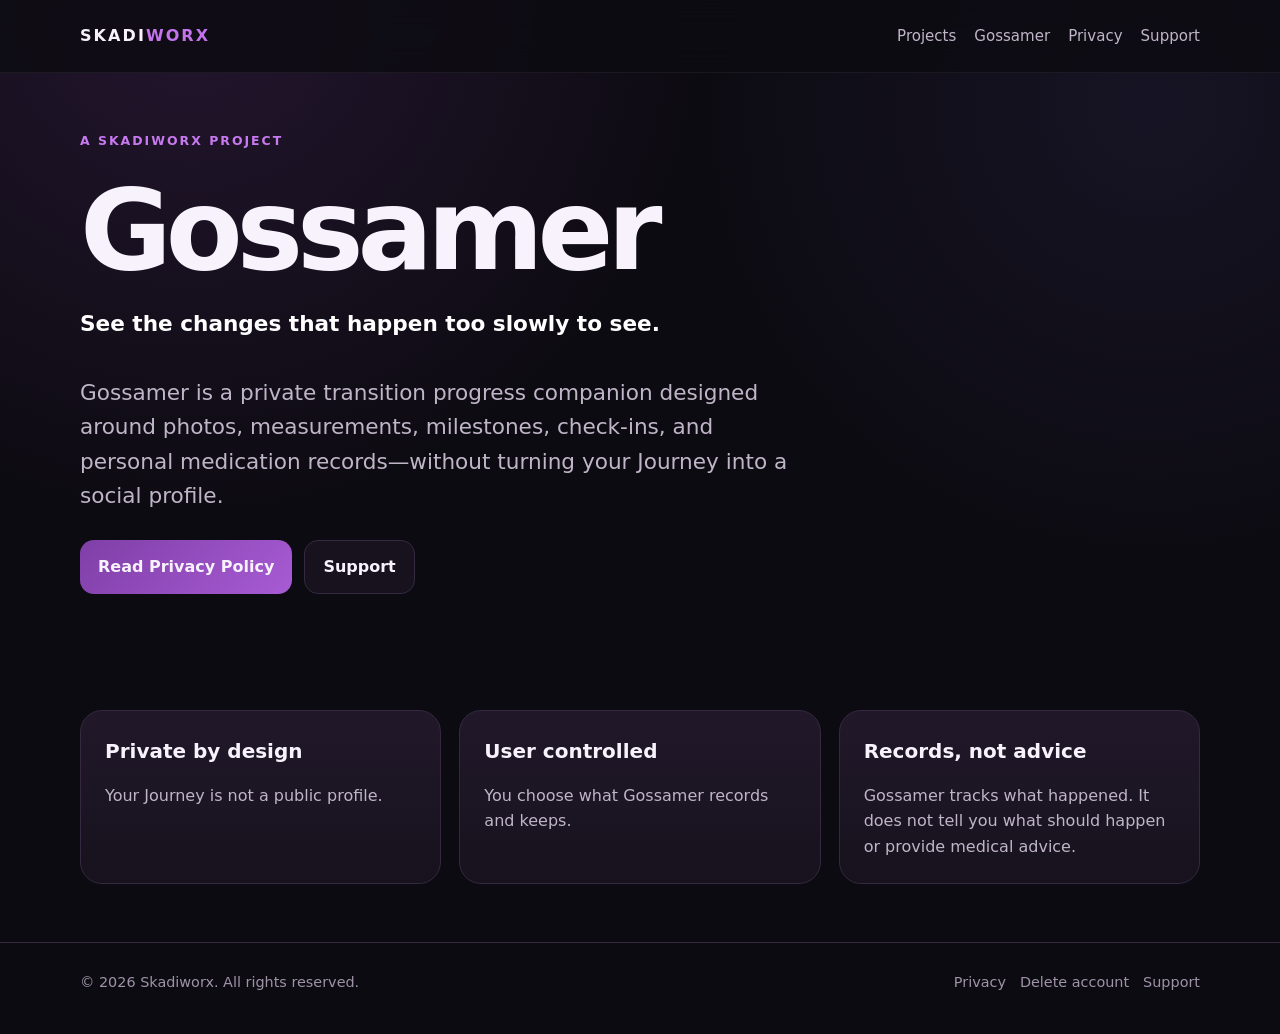
==== gossamer/index.html @ 94cd1fe8 "Add files via upload" ====
<!doctype html><html lang="en"><head><meta charset="utf-8"><meta name="viewport" content="width=device-width,initial-scale=1"><title>Gossamer — by Skadiworx</title><meta name="description" content="Gossamer is a private transition progress companion by Skadiworx."><link rel="stylesheet" href="/styles.css"></head><body><header><div class="wrap nav"><a class="brand" href="/">SKADI<span>WORX</span></a><nav class="navlinks"><a href="/#projects">Projects</a><a href="/gossamer/">Gossamer</a><a href="/gossamer/privacy/">Privacy</a><a href="/support/">Support</a></nav></div></header><main><section><div class="wrap"><div class="eyebrow">A Skadiworx project</div><h1 style="font-size:clamp(3.4rem,9vw,7rem)">Gossamer</h1><p class="lead"><strong style="color:white">See the changes that happen too slowly to see.</strong><br><br>Gossamer is a private transition progress companion designed around photos, measurements, milestones, check-ins, and personal medication records—without turning your Journey into a social profile.</p><div class="actions"><a class="btn primary" href="/gossamer/privacy/">Read Privacy Policy</a><a class="btn" href="/support/">Support</a></div></div></section><section><div class="wrap grid"><div class="card"><h3>Private by design</h3><p>Your Journey is not a public profile.</p></div><div class="card"><h3>User controlled</h3><p>You choose what Gossamer records and keeps.</p></div><div class="card"><h3>Records, not advice</h3><p>Gossamer tracks what happened. It does not tell you what should happen or provide medical advice.</p></div></div></section></main><footer><div class="wrap footerrow"><div>© 2026 Skadiworx. All rights reserved.</div><div class="smalllinks"><a href="/gossamer/privacy/">Privacy</a><a href="/gossamer/delete-account/">Delete account</a><a href="/support/">Support</a></div></div></footer></body></html>
---- styles.css ----
:root{--bg:#0d0b12;--panel:#17121e;--panel2:#211829;--text:#f7f2fb;--muted:#c0b5c8;--line:#35283f;--violet:#a85bd4;--violet2:#7f3fa7}*{box-sizing:border-box}html{scroll-behavior:smooth}body{margin:0;font-family:Inter,ui-sans-serif,system-ui,-apple-system,BlinkMacSystemFont,"Segoe UI",sans-serif;color:var(--text);background:radial-gradient(circle at 15% 0%,rgba(139,70,177,.18),transparent 32rem),radial-gradient(circle at 90% 10%,rgba(81,72,148,.14),transparent 28rem),var(--bg);line-height:1.6}a{color:inherit;text-decoration:none}img{max-width:100%}.wrap{width:min(1120px,calc(100% - 32px));margin:auto}header{position:sticky;top:0;z-index:30;backdrop-filter:blur(14px);background:rgba(13,11,18,.82);border-bottom:1px solid rgba(255,255,255,.06)}.nav{min-height:72px;display:flex;align-items:center;justify-content:space-between;gap:20px}.brand{font-weight:900;letter-spacing:.13em;font-size:1rem}.brand span{color:#c374ed}.navlinks{display:flex;gap:18px;flex-wrap:wrap;color:var(--muted);font-size:.94rem}.navlinks a:hover{color:var(--text)}.hero{padding:76px 0 56px;display:grid;grid-template-columns:1.05fr .95fr;gap:48px;align-items:center}.eyebrow{color:#c779ef;text-transform:uppercase;letter-spacing:.16em;font-weight:800;font-size:.78rem}h1{font-size:clamp(3rem,7vw,6.8rem);line-height:.92;margin:.25em 0 .22em;letter-spacing:-.055em}h2{font-size:clamp(2rem,4vw,3.3rem);line-height:1.05;margin:0 0 18px}h3{font-size:1.25rem;margin:0 0 10px}.lead{font-size:clamp(1.05rem,2vw,1.35rem);color:var(--muted);max-width:720px}.actions{display:flex;gap:12px;flex-wrap:wrap;margin-top:26px}.btn{display:inline-flex;align-items:center;justify-content:center;padding:13px 18px;border-radius:14px;font-weight:800;border:1px solid var(--line);background:var(--panel)}.btn.primary{background:linear-gradient(135deg,var(--violet2),var(--violet));border:none}.logo-card{background:linear-gradient(180deg,rgba(37,27,46,.8),rgba(20,16,26,.9));border:1px solid var(--line);border-radius:30px;padding:24px;box-shadow:0 24px 80px rgba(0,0,0,.32)}.logo-card img{display:block;width:100%;filter:drop-shadow(0 20px 40px rgba(112,50,145,.18))}section{padding:58px 0}.grid{display:grid;grid-template-columns:repeat(3,1fr);gap:18px}.card{background:linear-gradient(180deg,var(--panel2),var(--panel));border:1px solid var(--line);border-radius:22px;padding:24px}.card p{color:var(--muted);margin-bottom:0}.project{display:grid;grid-template-columns:1fr auto;gap:24px;align-items:center}.tag{display:inline-block;padding:6px 10px;border-radius:999px;background:#2b1d34;color:#d9a7f2;font-size:.8rem;font-weight:800;margin-bottom:12px}.legal{max-width:860px;padding:56px 0 80px}.legal h1{font-size:clamp(2.4rem,6vw,4.8rem)}.legal h2{font-size:1.45rem;margin-top:36px}.legal p,.legal li{color:#d3c9d8}.legal strong{color:#fff}.notice{border-left:3px solid var(--violet);padding:14px 18px;background:#18111f;border-radius:10px;color:#ded3e4}footer{border-top:1px solid var(--line);padding:28px 0 40px;color:#9e93a7;font-size:.9rem}.footerrow{display:flex;justify-content:space-between;gap:20px;flex-wrap:wrap}.smalllinks{display:flex;gap:14px;flex-wrap:wrap}@media(max-width:820px){.hero{grid-template-columns:1fr;padding-top:48px}.hero .logo-card{order:-1;max-width:520px;margin:auto}.grid{grid-template-columns:1fr}.project{grid-template-columns:1fr}.navlinks{display:none}}
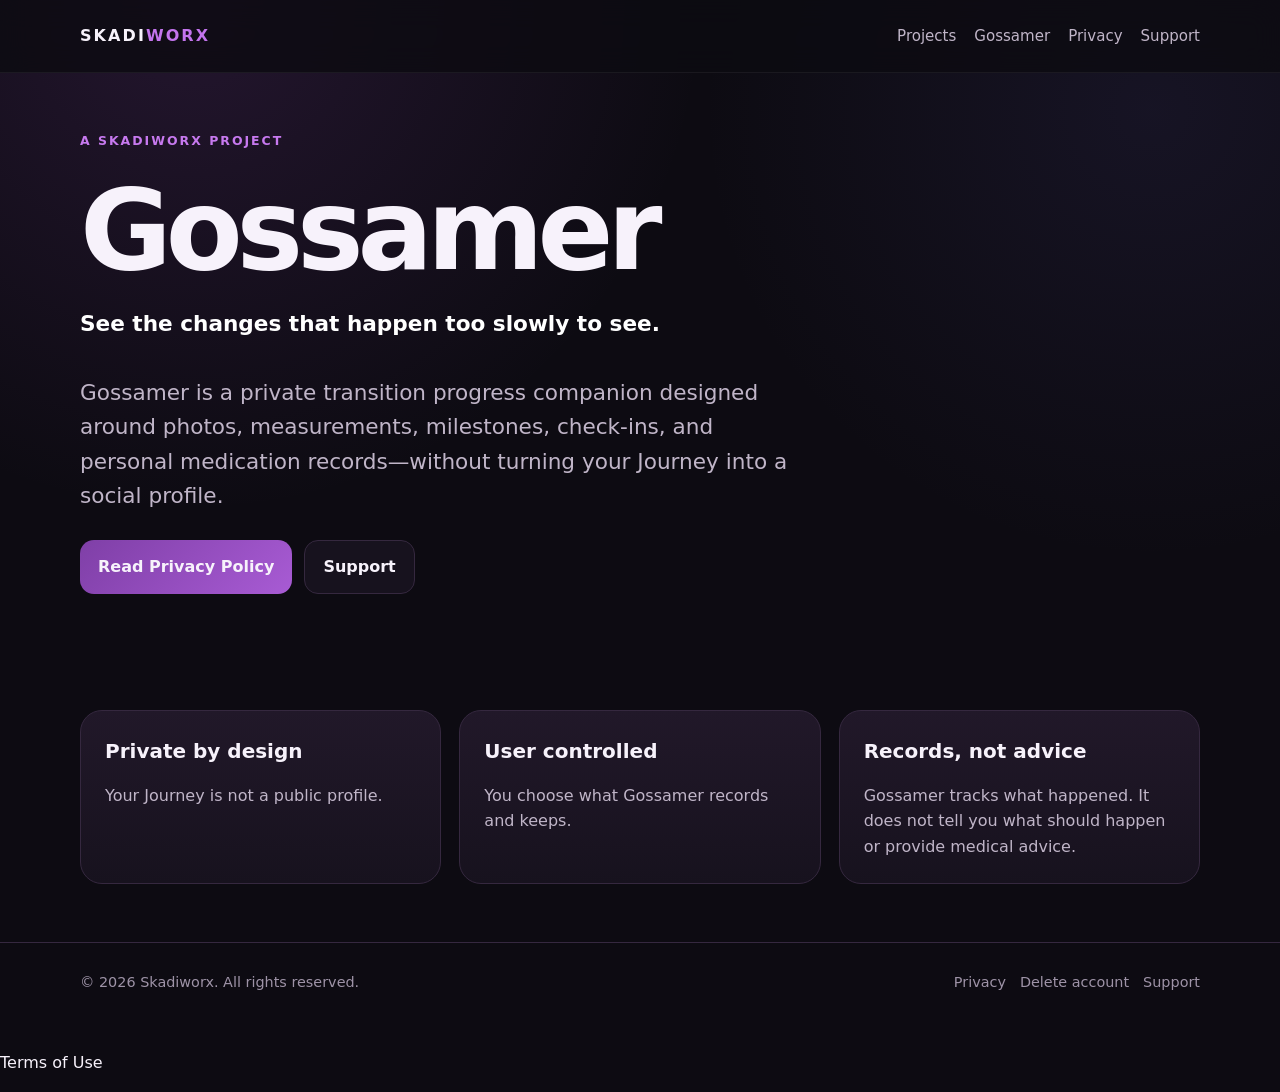
==== commit 90129375: "Add files via upload" ====
--- a/gossamer/index.html
+++ b/gossamer/index.html
@@ -1 +1,2 @@
-<!doctype html><html lang="en"><head><meta charset="utf-8"><meta name="viewport" content="width=device-width,initial-scale=1"><title>Gossamer — by Skadiworx</title><meta name="description" content="Gossamer is a private transition progress companion by Skadiworx."><link rel="stylesheet" href="/styles.css"></head><body><header><div class="wrap nav"><a class="brand" href="/">SKADI<span>WORX</span></a><nav class="navlinks"><a href="/#projects">Projects</a><a href="/gossamer/">Gossamer</a><a href="/gossamer/privacy/">Privacy</a><a href="/support/">Support</a></nav></div></header><main><section><div class="wrap"><div class="eyebrow">A Skadiworx project</div><h1 style="font-size:clamp(3.4rem,9vw,7rem)">Gossamer</h1><p class="lead"><strong style="color:white">See the changes that happen too slowly to see.</strong><br><br>Gossamer is a private transition progress companion designed around photos, measurements, milestones, check-ins, and personal medication records—without turning your Journey into a social profile.</p><div class="actions"><a class="btn primary" href="/gossamer/privacy/">Read Privacy Policy</a><a class="btn" href="/support/">Support</a></div></div></section><section><div class="wrap grid"><div class="card"><h3>Private by design</h3><p>Your Journey is not a public profile.</p></div><div class="card"><h3>User controlled</h3><p>You choose what Gossamer records and keeps.</p></div><div class="card"><h3>Records, not advice</h3><p>Gossamer tracks what happened. It does not tell you what should happen or provide medical advice.</p></div></div></section></main><footer><div class="wrap footerrow"><div>© 2026 Skadiworx. All rights reserved.</div><div class="smalllinks"><a href="/gossamer/privacy/">Privacy</a><a href="/gossamer/delete-account/">Delete account</a><a href="/support/">Support</a></div></div></footer></body></html>
+<!doctype html><html lang="en"><head><meta charset="utf-8"><meta name="viewport" content="width=device-width,initial-scale=1"><title>Gossamer — by Skadiworx</title><meta name="description" content="Gossamer is a private transition progress companion by Skadiworx."><link rel="stylesheet" href="/styles.css"></head><body><header><div class="wrap nav"><a class="brand" href="/">SKADI<span>WORX</span></a><nav class="navlinks"><a href="/#projects">Projects</a><a href="/gossamer/">Gossamer</a><a href="/gossamer/privacy/">Privacy</a><a href="/support/">Support</a></nav></div></header><main><section><div class="wrap"><div class="eyebrow">A Skadiworx project</div><h1 style="font-size:clamp(3.4rem,9vw,7rem)">Gossamer</h1><p class="lead"><strong style="color:white">See the changes that happen too slowly to see.</strong><br><br>Gossamer is a private transition progress companion designed around photos, measurements, milestones, check-ins, and personal medication records—without turning your Journey into a social profile.</p><div class="actions"><a class="btn primary" href="/gossamer/privacy/">Read Privacy Policy</a><a class="btn" href="/support/">Support</a></div></div></section><section><div class="wrap grid"><div class="card"><h3>Private by design</h3><p>Your Journey is not a public profile.</p></div><div class="card"><h3>User controlled</h3><p>You choose what Gossamer records and keeps.</p></div><div class="card"><h3>Records, not advice</h3><p>Gossamer tracks what happened. It does not tell you what should happen or provide medical advice.</p></div></div></section></main><footer><div class="wrap footerrow"><div>© 2026 Skadiworx. All rights reserved.</div><div class="smalllinks"><a href="/gossamer/privacy/">Privacy</a><a href="/gossamer/delete-account/">Delete account</a><a href="/support/">Support</a></div></div></footer><p class="legal-links"><a href="/gossamer/terms">Terms of Use</a></p>
+</body></html>
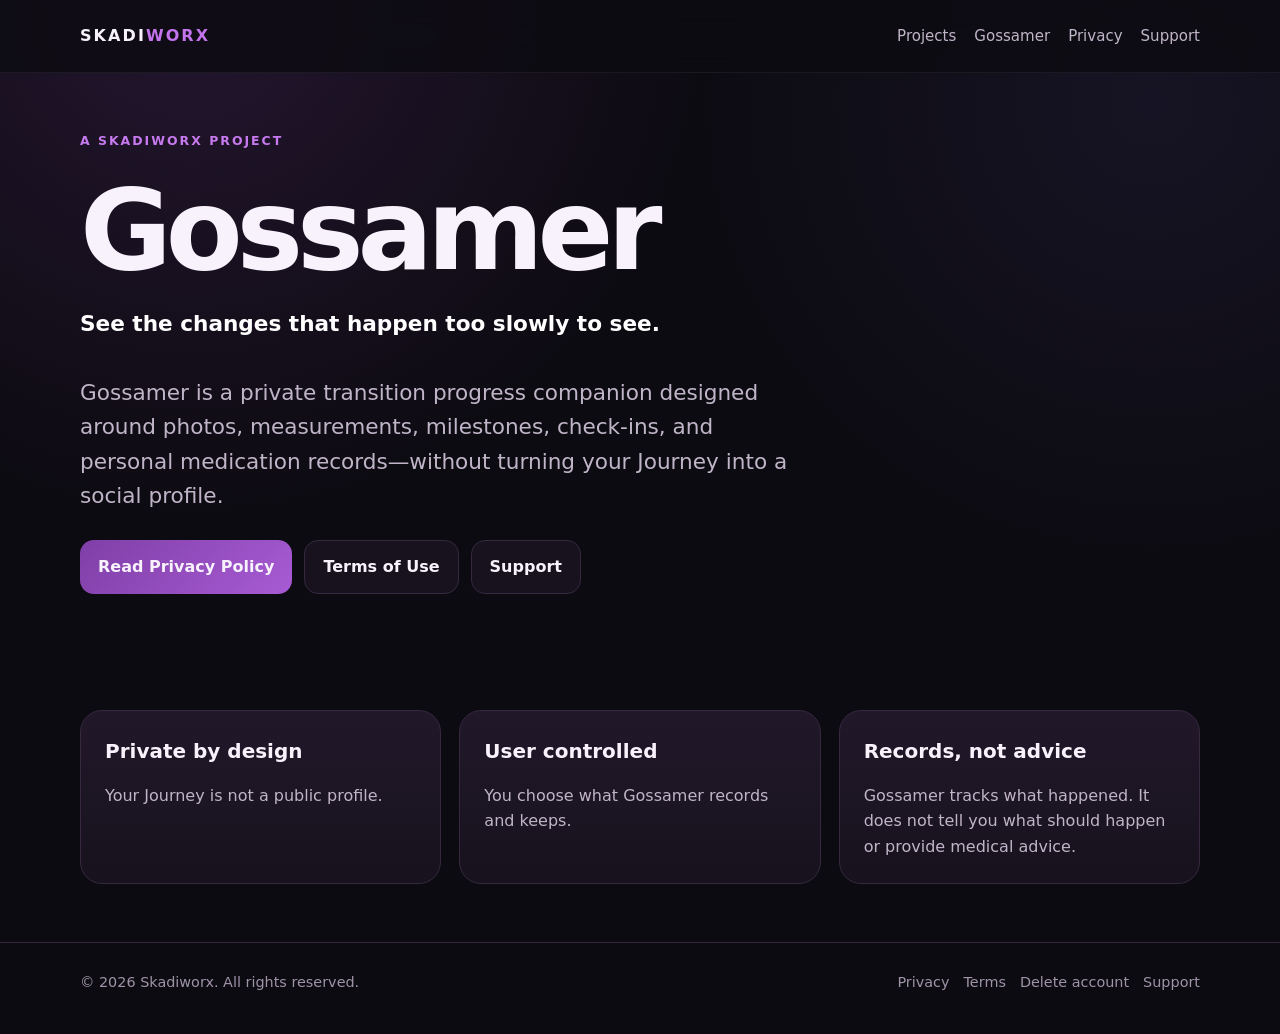
==== commit b8f3c886: "Add files via upload" ====
--- a/gossamer/index.html
+++ b/gossamer/index.html
@@ -1,2 +1 @@
-<!doctype html><html lang="en"><head><meta charset="utf-8"><meta name="viewport" content="width=device-width,initial-scale=1"><title>Gossamer — by Skadiworx</title><meta name="description" content="Gossamer is a private transition progress companion by Skadiworx."><link rel="stylesheet" href="/styles.css"></head><body><header><div class="wrap nav"><a class="brand" href="/">SKADI<span>WORX</span></a><nav class="navlinks"><a href="/#projects">Projects</a><a href="/gossamer/">Gossamer</a><a href="/gossamer/privacy/">Privacy</a><a href="/support/">Support</a></nav></div></header><main><section><div class="wrap"><div class="eyebrow">A Skadiworx project</div><h1 style="font-size:clamp(3.4rem,9vw,7rem)">Gossamer</h1><p class="lead"><strong style="color:white">See the changes that happen too slowly to see.</strong><br><br>Gossamer is a private transition progress companion designed around photos, measurements, milestones, check-ins, and personal medication records—without turning your Journey into a social profile.</p><div class="actions"><a class="btn primary" href="/gossamer/privacy/">Read Privacy Policy</a><a class="btn" href="/support/">Support</a></div></div></section><section><div class="wrap grid"><div class="card"><h3>Private by design</h3><p>Your Journey is not a public profile.</p></div><div class="card"><h3>User controlled</h3><p>You choose what Gossamer records and keeps.</p></div><div class="card"><h3>Records, not advice</h3><p>Gossamer tracks what happened. It does not tell you what should happen or provide medical advice.</p></div></div></section></main><footer><div class="wrap footerrow"><div>© 2026 Skadiworx. All rights reserved.</div><div class="smalllinks"><a href="/gossamer/privacy/">Privacy</a><a href="/gossamer/delete-account/">Delete account</a><a href="/support/">Support</a></div></div></footer><p class="legal-links"><a href="/gossamer/terms">Terms of Use</a></p>
-</body></html>
+<!doctype html><html lang="en"><head><meta charset="utf-8"><meta name="viewport" content="width=device-width,initial-scale=1"><title>Gossamer — by Skadiworx</title><meta name="description" content="Gossamer is a private transition progress companion by Skadiworx."><link rel="stylesheet" href="/styles.css"></head><body><header><div class="wrap nav"><a class="brand" href="/">SKADI<span>WORX</span></a><nav class="navlinks"><a href="/#projects">Projects</a><a href="/gossamer/">Gossamer</a><a href="/gossamer/privacy/">Privacy</a><a href="/support/">Support</a></nav></div></header><main><section><div class="wrap"><div class="eyebrow">A Skadiworx project</div><h1 style="font-size:clamp(3.4rem,9vw,7rem)">Gossamer</h1><p class="lead"><strong style="color:white">See the changes that happen too slowly to see.</strong><br><br>Gossamer is a private transition progress companion designed around photos, measurements, milestones, check-ins, and personal medication records—without turning your Journey into a social profile.</p><div class="actions"><a class="btn primary" href="/gossamer/privacy/">Read Privacy Policy</a><a class="btn" href="/gossamer/terms/">Terms of Use</a><a class="btn" href="/support/">Support</a></div></div></section><section><div class="wrap grid"><div class="card"><h3>Private by design</h3><p>Your Journey is not a public profile.</p></div><div class="card"><h3>User controlled</h3><p>You choose what Gossamer records and keeps.</p></div><div class="card"><h3>Records, not advice</h3><p>Gossamer tracks what happened. It does not tell you what should happen or provide medical advice.</p></div></div></section></main><footer><div class="wrap footerrow"><div>© 2026 Skadiworx. All rights reserved.</div><div class="smalllinks"><a href="/gossamer/privacy/">Privacy</a><a href="/gossamer/terms/">Terms</a><a href="/gossamer/delete-account/">Delete account</a><a href="/support/">Support</a></div></div></footer></body></html>
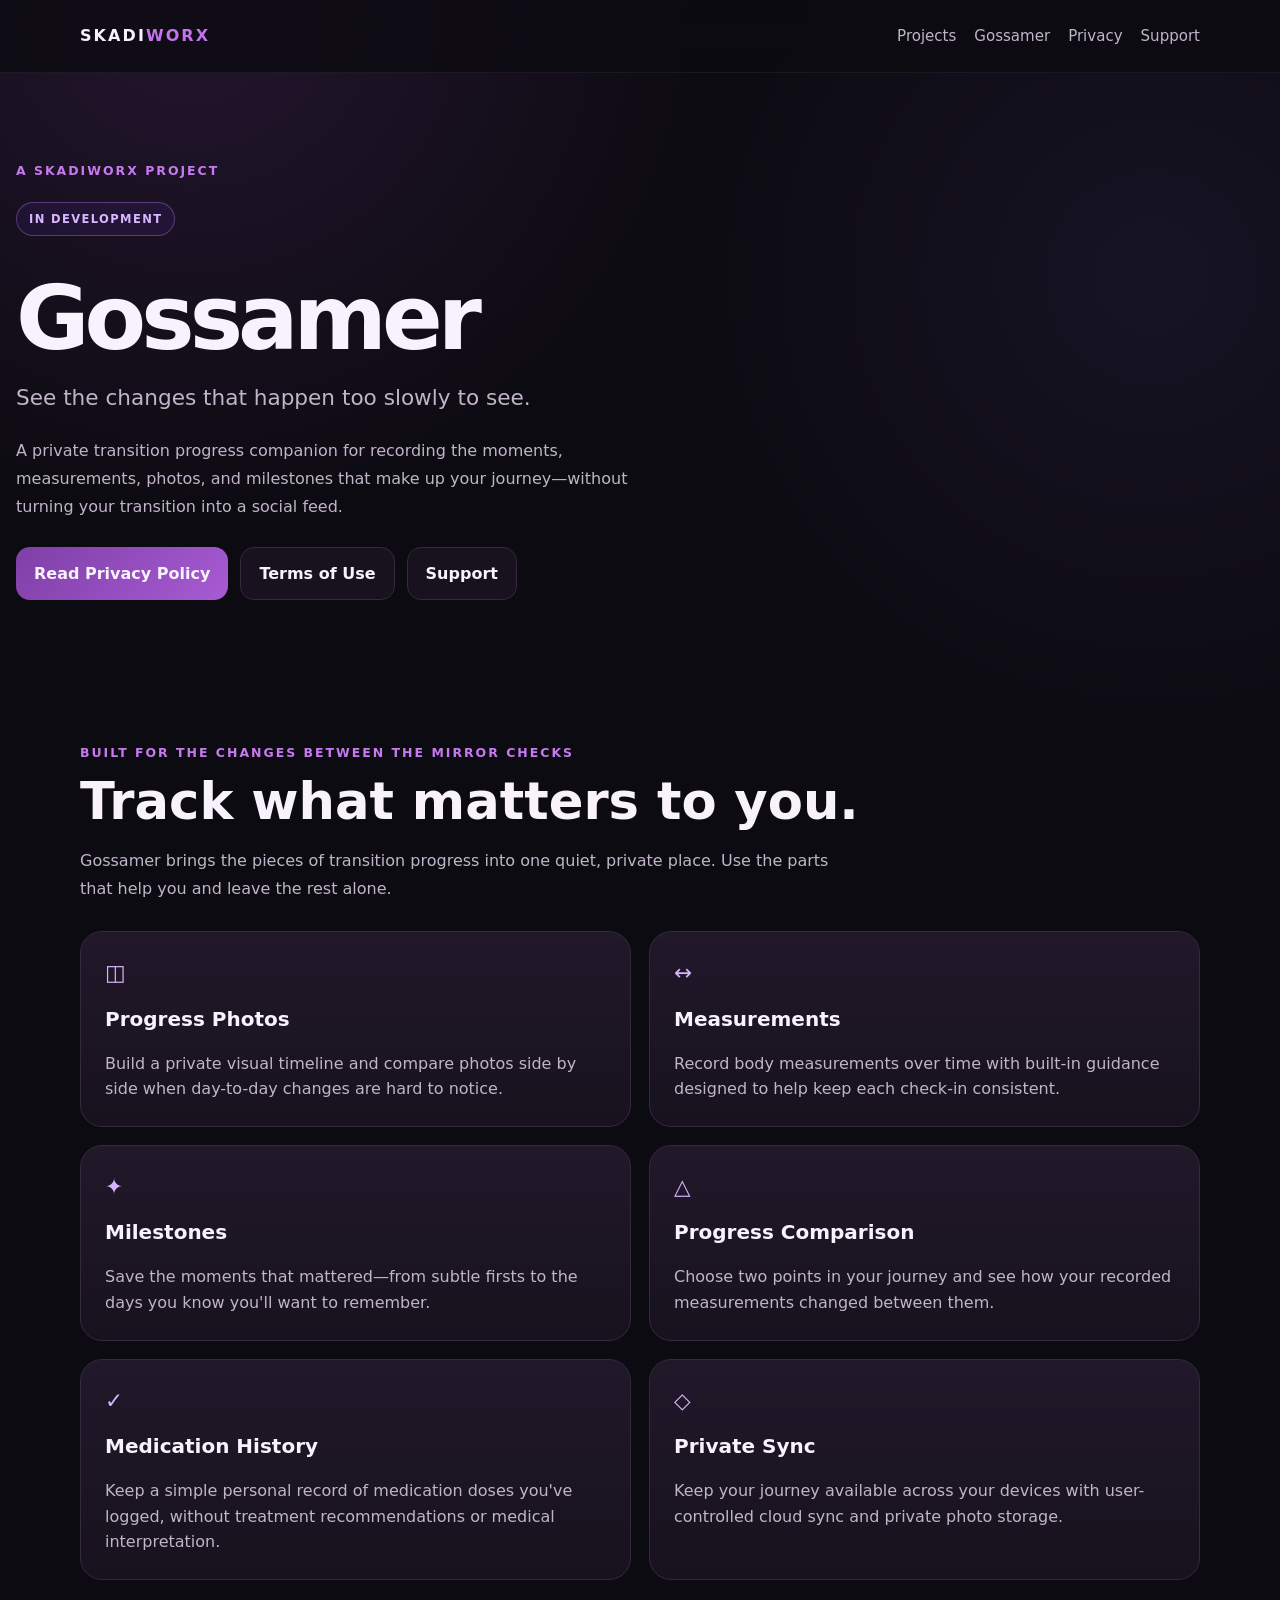
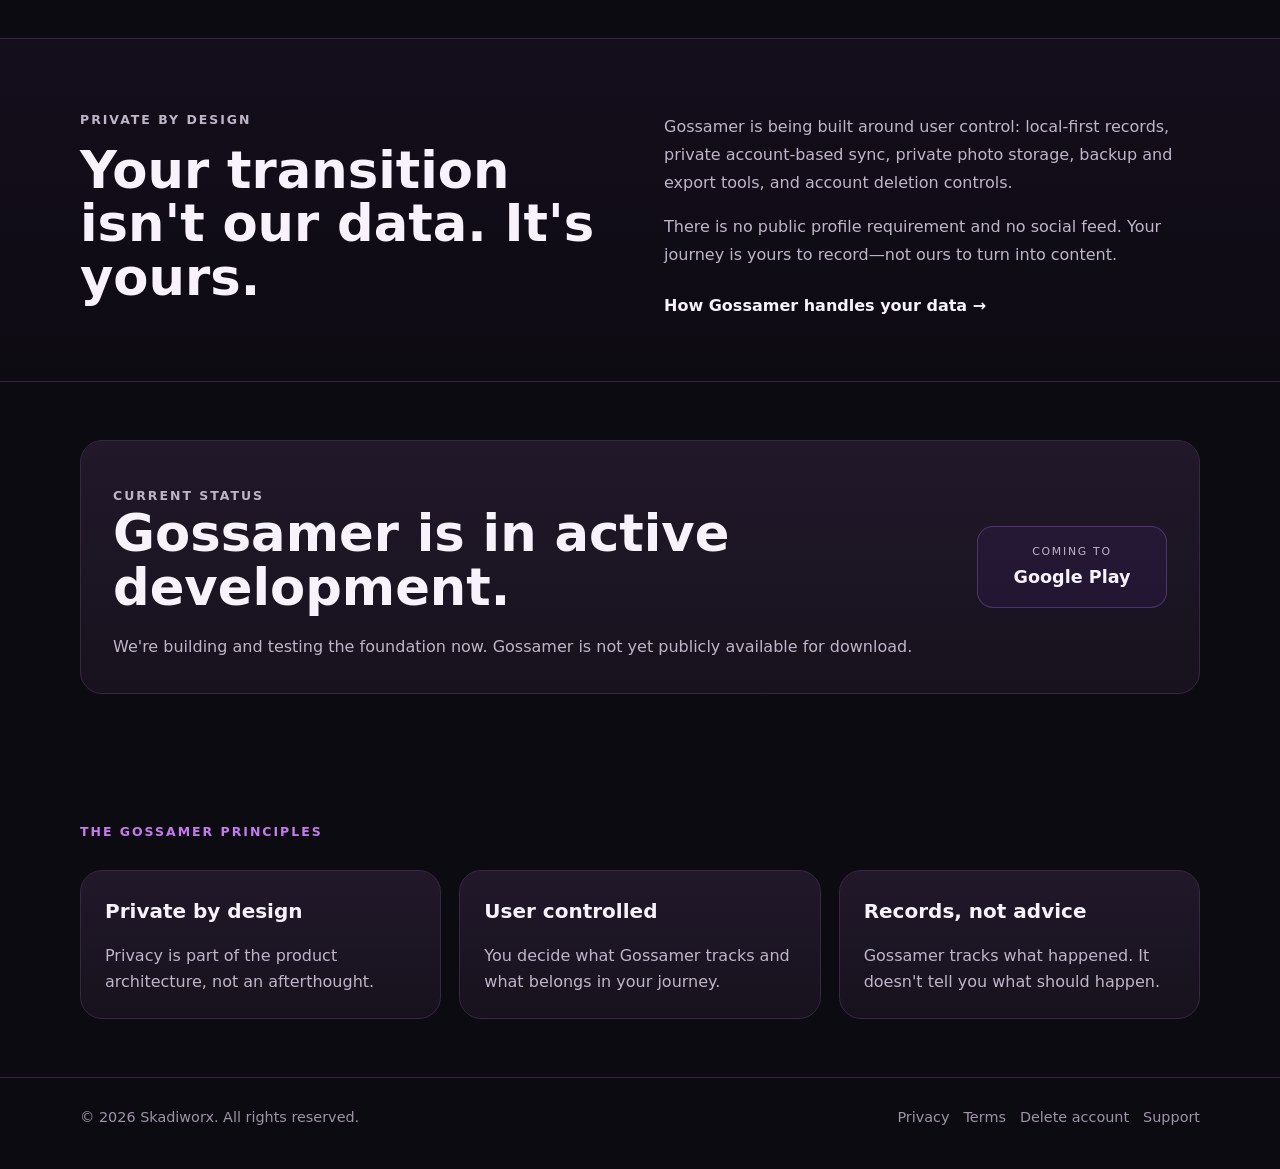
==== commit 0a097522: "Add files via upload" ====
--- a/gossamer/index.html
+++ b/gossamer/index.html
@@ -1 +1,41 @@
-<!doctype html><html lang="en"><head><meta charset="utf-8"><meta name="viewport" content="width=device-width,initial-scale=1"><title>Gossamer — by Skadiworx</title><meta name="description" content="Gossamer is a private transition progress companion by Skadiworx."><link rel="stylesheet" href="/styles.css"></head><body><header><div class="wrap nav"><a class="brand" href="/">SKADI<span>WORX</span></a><nav class="navlinks"><a href="/#projects">Projects</a><a href="/gossamer/">Gossamer</a><a href="/gossamer/privacy/">Privacy</a><a href="/support/">Support</a></nav></div></header><main><section><div class="wrap"><div class="eyebrow">A Skadiworx project</div><h1 style="font-size:clamp(3.4rem,9vw,7rem)">Gossamer</h1><p class="lead"><strong style="color:white">See the changes that happen too slowly to see.</strong><br><br>Gossamer is a private transition progress companion designed around photos, measurements, milestones, check-ins, and personal medication records—without turning your Journey into a social profile.</p><div class="actions"><a class="btn primary" href="/gossamer/privacy/">Read Privacy Policy</a><a class="btn" href="/gossamer/terms/">Terms of Use</a><a class="btn" href="/support/">Support</a></div></div></section><section><div class="wrap grid"><div class="card"><h3>Private by design</h3><p>Your Journey is not a public profile.</p></div><div class="card"><h3>User controlled</h3><p>You choose what Gossamer records and keeps.</p></div><div class="card"><h3>Records, not advice</h3><p>Gossamer tracks what happened. It does not tell you what should happen or provide medical advice.</p></div></div></section></main><footer><div class="wrap footerrow"><div>© 2026 Skadiworx. All rights reserved.</div><div class="smalllinks"><a href="/gossamer/privacy/">Privacy</a><a href="/gossamer/terms/">Terms</a><a href="/gossamer/delete-account/">Delete account</a><a href="/support/">Support</a></div></div></footer></body></html>
+<!doctype html><html lang="en"><head><meta charset="utf-8"><meta name="viewport" content="width=device-width,initial-scale=1"><title>Gossamer — by Skadiworx</title><meta name="description" content="Gossamer is a private transition progress companion by Skadiworx."><link rel="stylesheet" href="/styles.css"></head><body><header><div class="wrap nav"><a class="brand" href="/">SKADI<span>WORX</span></a><nav class="navlinks"><a href="/#projects">Projects</a><a href="/gossamer/">Gossamer</a><a href="/gossamer/privacy/">Privacy</a><a href="/support/">Support</a></nav></div></header>
+<main>
+<section class="hero gossamer-hero"><div class="wrap">
+<p class="eyebrow">A SKADIWORX PROJECT</p><span class="status-pill">IN DEVELOPMENT</span>
+<h1>Gossamer</h1><p class="lead">See the changes that happen too slowly to see.</p>
+<p class="hero-copy">A private transition progress companion for recording the moments, measurements, photos, and milestones that make up your journey—without turning your transition into a social feed.</p>
+<div class="actions"><a class="btn primary" href="/gossamer/privacy/">Read Privacy Policy</a><a class="btn" href="/gossamer/terms/">Terms of Use</a><a class="btn" href="/support/">Support</a></div>
+</div></section>
+
+<section class="section"><div class="wrap">
+<p class="eyebrow">BUILT FOR THE CHANGES BETWEEN THE MIRROR CHECKS</p>
+<h2>Track what matters to you.</h2>
+<p class="section-intro">Gossamer brings the pieces of transition progress into one quiet, private place. Use the parts that help you and leave the rest alone.</p>
+<div class="feature-grid">
+<article class="card feature-card"><div class="feature-icon">◫</div><h3>Progress Photos</h3><p>Build a private visual timeline and compare photos side by side when day-to-day changes are hard to notice.</p></article>
+<article class="card feature-card"><div class="feature-icon">↔</div><h3>Measurements</h3><p>Record body measurements over time with built-in guidance designed to help keep each check-in consistent.</p></article>
+<article class="card feature-card"><div class="feature-icon">✦</div><h3>Milestones</h3><p>Save the moments that mattered—from subtle firsts to the days you know you'll want to remember.</p></article>
+<article class="card feature-card"><div class="feature-icon">△</div><h3>Progress Comparison</h3><p>Choose two points in your journey and see how your recorded measurements changed between them.</p></article>
+<article class="card feature-card"><div class="feature-icon">✓</div><h3>Medication History</h3><p>Keep a simple personal record of medication doses you've logged, without treatment recommendations or medical interpretation.</p></article>
+<article class="card feature-card"><div class="feature-icon">◇</div><h3>Private Sync</h3><p>Keep your journey available across your devices with user-controlled cloud sync and private photo storage.</p></article>
+</div></div></section>
+
+<section class="section privacy-band"><div class="wrap split">
+<div><p class="eyebrow">PRIVATE BY DESIGN</p><h2>Your transition isn't our data. It's yours.</h2></div>
+<div><p>Gossamer is being built around user control: local-first records, private account-based sync, private photo storage, backup and export tools, and account deletion controls.</p><p>There is no public profile requirement and no social feed. Your journey is yours to record—not ours to turn into content.</p><a class="text-link" href="/gossamer/privacy/">How Gossamer handles your data →</a></div>
+</div></section>
+
+<section class="section"><div class="wrap"><div class="card coming-card">
+<div><p class="eyebrow">CURRENT STATUS</p><h2>Gossamer is in active development.</h2><p>We're building and testing the foundation now. Gossamer is not yet publicly available for download.</p></div>
+<div class="coming-badge"><span>COMING TO</span><strong>Google Play</strong></div>
+</div></div></section>
+
+<section class="section principles"><div class="wrap">
+<p class="eyebrow">THE GOSSAMER PRINCIPLES</p>
+<div class="feature-grid three">
+<article class="card"><h3>Private by design</h3><p>Privacy is part of the product architecture, not an afterthought.</p></article>
+<article class="card"><h3>User controlled</h3><p>You decide what Gossamer tracks and what belongs in your journey.</p></article>
+<article class="card"><h3>Records, not advice</h3><p>Gossamer tracks what happened. It doesn't tell you what should happen.</p></article>
+</div></div></section>
+</main>
+<footer><div class="wrap footerrow"><div>© 2026 Skadiworx. All rights reserved.</div><div class="smalllinks"><a href="/gossamer/privacy/">Privacy</a><a href="/gossamer/terms/">Terms</a><a href="/gossamer/delete-account/">Delete account</a><a href="/support/">Support</a></div></div></footer></body></html>
--- a/styles.css
+++ b/styles.css
@@ -1 +1,8 @@
 :root{--bg:#0d0b12;--panel:#17121e;--panel2:#211829;--text:#f7f2fb;--muted:#c0b5c8;--line:#35283f;--violet:#a85bd4;--violet2:#7f3fa7}*{box-sizing:border-box}html{scroll-behavior:smooth}body{margin:0;font-family:Inter,ui-sans-serif,system-ui,-apple-system,BlinkMacSystemFont,"Segoe UI",sans-serif;color:var(--text);background:radial-gradient(circle at 15% 0%,rgba(139,70,177,.18),transparent 32rem),radial-gradient(circle at 90% 10%,rgba(81,72,148,.14),transparent 28rem),var(--bg);line-height:1.6}a{color:inherit;text-decoration:none}img{max-width:100%}.wrap{width:min(1120px,calc(100% - 32px));margin:auto}header{position:sticky;top:0;z-index:30;backdrop-filter:blur(14px);background:rgba(13,11,18,.82);border-bottom:1px solid rgba(255,255,255,.06)}.nav{min-height:72px;display:flex;align-items:center;justify-content:space-between;gap:20px}.brand{font-weight:900;letter-spacing:.13em;font-size:1rem}.brand span{color:#c374ed}.navlinks{display:flex;gap:18px;flex-wrap:wrap;color:var(--muted);font-size:.94rem}.navlinks a:hover{color:var(--text)}.hero{padding:76px 0 56px;display:grid;grid-template-columns:1.05fr .95fr;gap:48px;align-items:center}.eyebrow{color:#c779ef;text-transform:uppercase;letter-spacing:.16em;font-weight:800;font-size:.78rem}h1{font-size:clamp(3rem,7vw,6.8rem);line-height:.92;margin:.25em 0 .22em;letter-spacing:-.055em}h2{font-size:clamp(2rem,4vw,3.3rem);line-height:1.05;margin:0 0 18px}h3{font-size:1.25rem;margin:0 0 10px}.lead{font-size:clamp(1.05rem,2vw,1.35rem);color:var(--muted);max-width:720px}.actions{display:flex;gap:12px;flex-wrap:wrap;margin-top:26px}.btn{display:inline-flex;align-items:center;justify-content:center;padding:13px 18px;border-radius:14px;font-weight:800;border:1px solid var(--line);background:var(--panel)}.btn.primary{background:linear-gradient(135deg,var(--violet2),var(--violet));border:none}.logo-card{background:linear-gradient(180deg,rgba(37,27,46,.8),rgba(20,16,26,.9));border:1px solid var(--line);border-radius:30px;padding:24px;box-shadow:0 24px 80px rgba(0,0,0,.32)}.logo-card img{display:block;width:100%;filter:drop-shadow(0 20px 40px rgba(112,50,145,.18))}section{padding:58px 0}.grid{display:grid;grid-template-columns:repeat(3,1fr);gap:18px}.card{background:linear-gradient(180deg,var(--panel2),var(--panel));border:1px solid var(--line);border-radius:22px;padding:24px}.card p{color:var(--muted);margin-bottom:0}.project{display:grid;grid-template-columns:1fr auto;gap:24px;align-items:center}.tag{display:inline-block;padding:6px 10px;border-radius:999px;background:#2b1d34;color:#d9a7f2;font-size:.8rem;font-weight:800;margin-bottom:12px}.legal{max-width:860px;padding:56px 0 80px}.legal h1{font-size:clamp(2.4rem,6vw,4.8rem)}.legal h2{font-size:1.45rem;margin-top:36px}.legal p,.legal li{color:#d3c9d8}.legal strong{color:#fff}.notice{border-left:3px solid var(--violet);padding:14px 18px;background:#18111f;border-radius:10px;color:#ded3e4}footer{border-top:1px solid var(--line);padding:28px 0 40px;color:#9e93a7;font-size:.9rem}.footerrow{display:flex;justify-content:space-between;gap:20px;flex-wrap:wrap}.smalllinks{display:flex;gap:14px;flex-wrap:wrap}@media(max-width:820px){.hero{grid-template-columns:1fr;padding-top:48px}.hero .logo-card{order:-1;max-width:520px;margin:auto}.grid{grid-template-columns:1fr}.project{grid-template-columns:1fr}.navlinks{display:none}}
+
+/* Gossamer product page v1.2.0 */
+.gossamer-hero{padding-bottom:72px}.status-pill{display:inline-block;margin:8px 0 18px;padding:7px 12px;border:1px solid rgba(187,134,252,.35);border-radius:999px;font-size:.72rem;font-weight:800;letter-spacing:.12em;color:#d9b7ff;background:rgba(124,58,237,.09)}
+.hero-copy,.section-intro{max-width:760px;line-height:1.75;color:var(--muted)}.feature-grid{display:grid;grid-template-columns:repeat(2,minmax(0,1fr));gap:18px;margin-top:28px}.feature-grid.three{grid-template-columns:repeat(3,minmax(0,1fr))}.feature-card{min-height:190px}.feature-icon{font-size:1.35rem;color:#d7b4ff;margin-bottom:12px}.feature-card h3,.principles h3{margin-top:0}
+.privacy-band{border-top:1px solid var(--line);border-bottom:1px solid var(--line);background:linear-gradient(180deg,rgba(86,36,120,.10),rgba(17,17,22,0))}.split{display:grid;grid-template-columns:1fr 1fr;gap:48px}.split p,.coming-card p{color:var(--muted);line-height:1.75}.text-link{display:inline-block;margin-top:8px;font-weight:700}
+.coming-card{display:flex;align-items:center;justify-content:space-between;gap:36px;padding:32px}.coming-badge{min-width:190px;padding:16px 20px;border:1px solid rgba(187,134,252,.28);border-radius:16px;text-align:center;background:rgba(124,58,237,.08)}.coming-badge span{display:block;font-size:.68rem;letter-spacing:.16em;color:var(--muted);margin-bottom:3px}.coming-badge strong{font-size:1.1rem}
+@media(max-width:760px){.feature-grid,.feature-grid.three,.split{grid-template-columns:1fr}.coming-card{display:block}.coming-badge{margin-top:22px;max-width:220px}}
